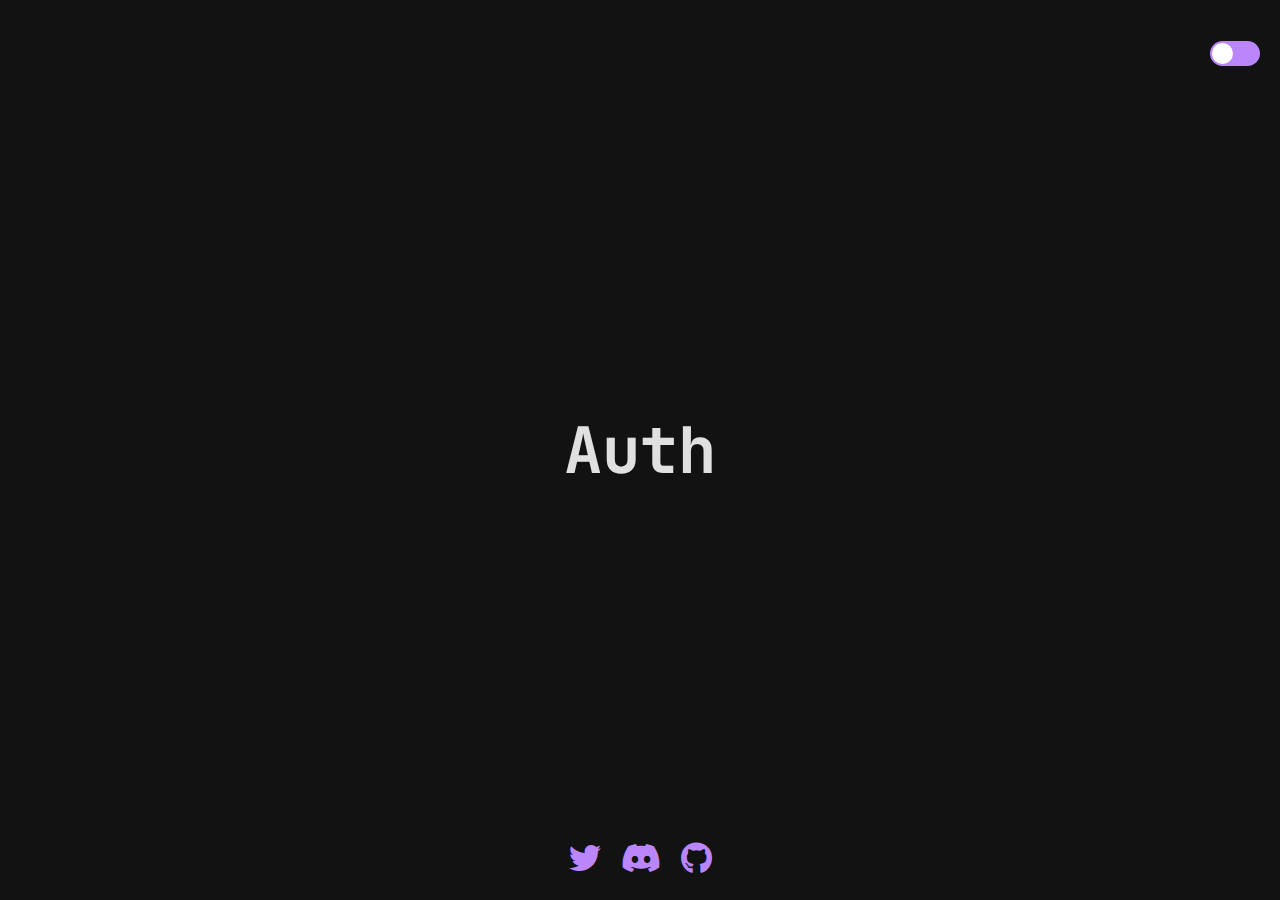
==== index.html @ cdfbe8e8 "Initial" ====
<!DOCTYPE html>
<html lang="en">
<head>
    <meta charset="UTF-8">
    <meta name="viewport" content="width=device-width, initial-scale=1.0">
    <title>Auth</title>
    <link rel="stylesheet" href="styles.css">
    <link rel="stylesheet" href="https://cdnjs.cloudflare.com/ajax/libs/font-awesome/6.0.0-beta3/css/all.min.css">
</head>
<body>
    <div class="theme-switch">
        <input type="checkbox" id="theme-toggle" />
        <label for="theme-toggle"></label>
    </div>
    <div class="container">
        <h1>Auth</h1>
    </div>
    <footer>
        <a href="https://x.com/Actually_Auth" target="_blank" class="social-icon">
            <i class="fab fa-twitter"></i>
        </a>
        <div class="social-icon discord">
            <i class="fab fa-discord"></i>
            <span class="tooltip">actually.auth</span>
        </div>
        <a href="https://github.com/auth-xyz" target="_blank" class="social-icon">
            <i class="fab fa-github"></i>
        </a>
    </footer>
    <script src="script.js"></script>
</body>
</html>
---- styles.css ----
/* Import JetBrains Mono font */
@import url('https://fonts.googleapis.com/css2?family=JetBrains+Mono:wght@400;700&display=swap');

:root {
    --bg-dark: #121212;
    --bg-light: #f0f0f0;
    --text-dark: #e0e0e0;
    --text-light: #202020;
    --primary-color: #bb86fc;
    --secondary-color: #03dac6;
}

body {
    margin: 0;
    font-family: 'JetBrains Mono', monospace;
    display: flex;
    flex-direction: column;
    justify-content: center;
    align-items: center;
    height: 100vh;
    background-color: var(--bg-dark);
    color: var(--text-dark);
    transition: background-color 0.3s, color 0.3s;
}

.container {
    text-align: center;
}

h1 {
    font-size: 4rem;
    margin: 0;
}

footer {
    position: absolute;
    bottom: 20px;
    display: flex;
    gap: 20px;
}

.social-icon {
    color: var(--primary-color);
    text-decoration: none;
    font-size: 2rem;
    transition: color 0.3s;
}

.social-icon:hover {
    color: var(--secondary-color);
}

.discord {
    position: relative;
}

.discord .tooltip {
    visibility: hidden;
    width: 120px;
    background-color: var(--text-dark);
    color: var(--bg-dark);
    text-align: center;
    border-radius: 6px;
    padding: 5px 0;
    position: absolute;
    bottom: 125%;
    left: 50%;
    margin-left: -60px;
    opacity: 0;
    font-size: 0.8rem; /* Adjusted font size */
    transition: opacity 0.3s;
}

.discord:hover .tooltip {
    visibility: visible;
    opacity: 1;
}

.theme-switch {
    position: absolute;
    top: 20px;
    right: 20px;
}

.theme-switch input[type="checkbox"] {
    height: 0;
    width: 0;
    visibility: hidden;
}

.theme-switch label {
    cursor: pointer;
    text-indent: -9999px;
    width: 50px;
    height: 25px;
    background: var(--primary-color);
    display: block;
    border-radius: 100px;
    position: relative;
}

.theme-switch label:after {
    content: '';
    position: absolute;
    top: 2px;
    left: 2px;
    width: 21px;
    height: 21px;
    background: #fff;
    border-radius: 90px;
    transition: 0.3s;
}

.theme-switch input:checked + label {
    background: var(--secondary-color);
}

.theme-switch input:checked + label:after {
    left: calc(100% - 2px);
    transform: translateX(-100%);
}

body.light-theme {
    background-color: var(--bg-light);
    color: var(--text-light);
}
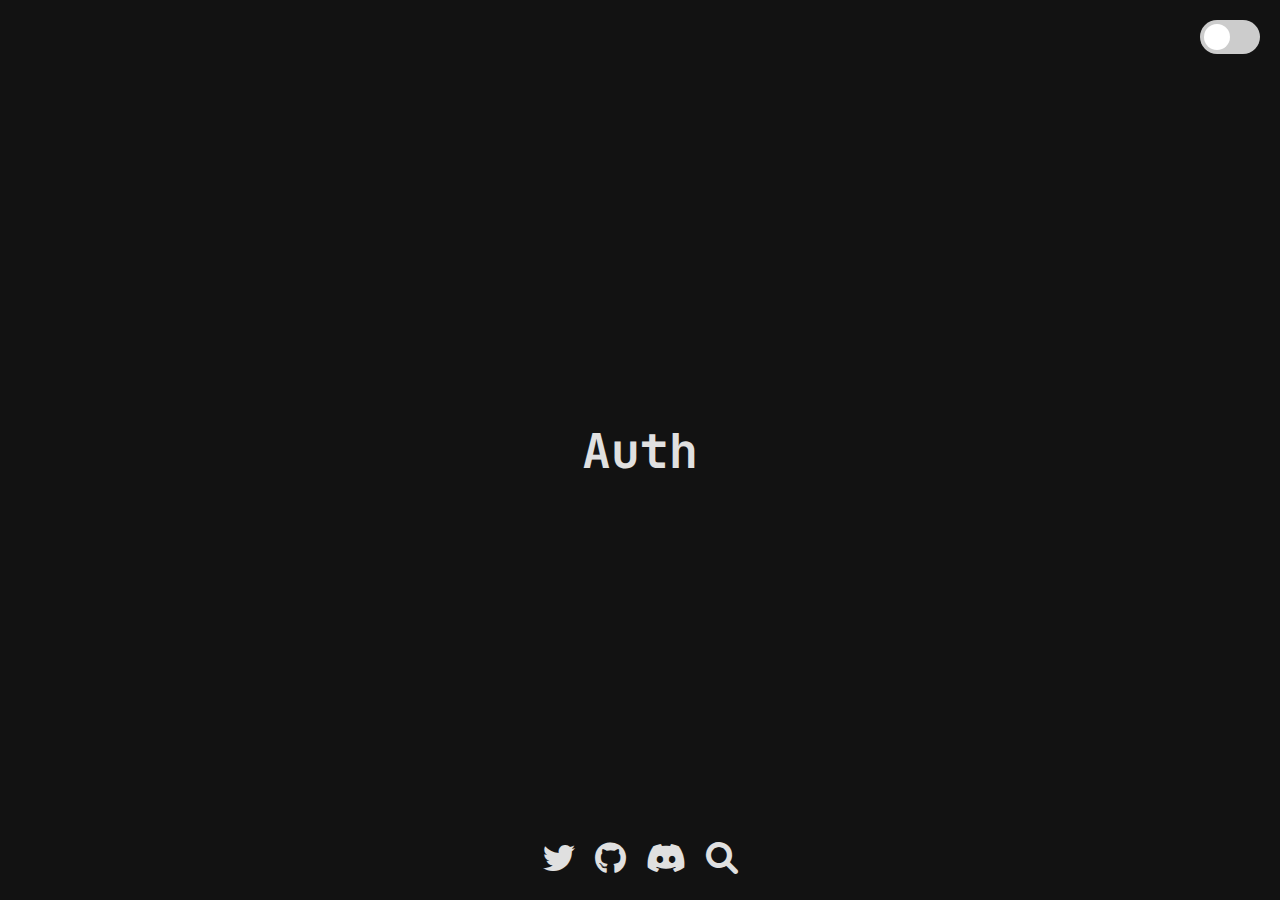
==== commit f26c2fc1: "i hate you github" ====
--- a/index.html
+++ b/index.html
@@ -1,32 +1,34 @@
-<!DOCTYPE html>
-<html lang="en">
-<head>
-    <meta charset="UTF-8">
-    <meta name="viewport" content="width=device-width, initial-scale=1.0">
-    <title>Auth</title>
-    <link rel="stylesheet" href="styles.css">
-    <link rel="stylesheet" href="https://cdnjs.cloudflare.com/ajax/libs/font-awesome/6.0.0-beta3/css/all.min.css">
-</head>
-<body>
-    <div class="theme-switch">
-        <input type="checkbox" id="theme-toggle" />
-        <label for="theme-toggle"></label>
-    </div>
-    <div class="container">
-        <h1>Auth</h1>
-    </div>
-    <footer>
-        <a href="https://x.com/Actually_Auth" target="_blank" class="social-icon">
-            <i class="fab fa-twitter"></i>
-        </a>
-        <div class="social-icon discord">
-            <i class="fab fa-discord"></i>
-            <span class="tooltip">actually.auth</span>
-        </div>
-        <a href="https://github.com/auth-xyz" target="_blank" class="social-icon">
-            <i class="fab fa-github"></i>
-        </a>
-    </footer>
-    <script src="script.js"></script>
-</body>
-</html>
+<!DOCTYPE html>
+<html lang="en">
+<head>
+    <meta charset="UTF-8">
+    <meta name="viewport" content="width=device-width, initial-scale=1.0">
+    <title>Auth</title>
+    <link rel="stylesheet" href="styles.css">
+    <link rel="stylesheet" href="https://cdnjs.cloudflare.com/ajax/libs/font-awesome/6.0.0-beta3/css/all.min.css">
+    <script src="script.js" defer></script>
+</head>
+<body>
+    <div class="container">
+        <div class="content">
+            <h1 class="username">Auth</h1>
+        </div>
+        <div class="theme-switcher">
+            <label class="switch">
+                <input id="theme-toggle" type="checkbox">
+                <span class="slider round"></span>
+            </label>
+        </div>
+    </div>
+    <footer>
+        <a href="https://x.com/Actually_Auth" target="_blank" class="icon"><i class="fab fa-twitter"></i></a>
+        <a href="https://github.com/auth-xyz" target="_blank" class="icon"><i class="fab fa-github"></i></a>
+        <div class="icon discord-icon">
+            <i class="fab fa-discord"></i>
+            <span class="discord-tooltip">actually.auth</span>
+        </div>
+        <a href="s/index.html" class="icon"><i class="fas fa-search"></i></a>
+    </footer>
+</body>
+</html>
+
--- a/styles.css
+++ b/styles.css
@@ -1,126 +1,169 @@
-/* Import JetBrains Mono font */
-@import url('https://fonts.googleapis.com/css2?family=JetBrains+Mono:wght@400;700&display=swap');
-
-:root {
-    --bg-dark: #121212;
-    --bg-light: #f0f0f0;
-    --text-dark: #e0e0e0;
-    --text-light: #202020;
-    --primary-color: #bb86fc;
-    --secondary-color: #03dac6;
-}
-
-body {
-    margin: 0;
-    font-family: 'JetBrains Mono', monospace;
-    display: flex;
-    flex-direction: column;
-    justify-content: center;
-    align-items: center;
-    height: 100vh;
-    background-color: var(--bg-dark);
-    color: var(--text-dark);
-    transition: background-color 0.3s, color 0.3s;
-}
-
-.container {
-    text-align: center;
-}
-
-h1 {
-    font-size: 4rem;
-    margin: 0;
-}
-
-footer {
-    position: absolute;
-    bottom: 20px;
-    display: flex;
-    gap: 20px;
-}
-
-.social-icon {
-    color: var(--primary-color);
-    text-decoration: none;
-    font-size: 2rem;
-    transition: color 0.3s;
-}
-
-.social-icon:hover {
-    color: var(--secondary-color);
-}
-
-.discord {
-    position: relative;
-}
-
-.discord .tooltip {
-    visibility: hidden;
-    width: 120px;
-    background-color: var(--text-dark);
-    color: var(--bg-dark);
-    text-align: center;
-    border-radius: 6px;
-    padding: 5px 0;
-    position: absolute;
-    bottom: 125%;
-    left: 50%;
-    margin-left: -60px;
-    opacity: 0;
-    font-size: 0.8rem; /* Adjusted font size */
-    transition: opacity 0.3s;
-}
-
-.discord:hover .tooltip {
-    visibility: visible;
-    opacity: 1;
-}
-
-.theme-switch {
-    position: absolute;
-    top: 20px;
-    right: 20px;
-}
-
-.theme-switch input[type="checkbox"] {
-    height: 0;
-    width: 0;
-    visibility: hidden;
-}
-
-.theme-switch label {
-    cursor: pointer;
-    text-indent: -9999px;
-    width: 50px;
-    height: 25px;
-    background: var(--primary-color);
-    display: block;
-    border-radius: 100px;
-    position: relative;
-}
-
-.theme-switch label:after {
-    content: '';
-    position: absolute;
-    top: 2px;
-    left: 2px;
-    width: 21px;
-    height: 21px;
-    background: #fff;
-    border-radius: 90px;
-    transition: 0.3s;
-}
-
-.theme-switch input:checked + label {
-    background: var(--secondary-color);
-}
-
-.theme-switch input:checked + label:after {
-    left: calc(100% - 2px);
-    transform: translateX(-100%);
-}
-
-body.light-theme {
-    background-color: var(--bg-light);
-    color: var(--text-light);
-}
+@import url('https://fonts.googleapis.com/css2?family=JetBrains+Mono:wght@400;700&display=swap');
+
+:root {
+    --bg-dark: #121212;
+    --bg-light: #f0f0f0;
+    --text-dark: #e0e0e0;
+    --text-light: #202020;
+    --primary-color: #bb86fc;
+    --secondary-color: #03dac6;
+    --tooltip-bg: rgba(0, 0, 0, 0.8);
+    --tooltip-text: #e0e0e0;
+}
+
+body {
+    margin: 0;
+    font-family: 'JetBrains Mono', monospace;
+    display: flex;
+    flex-direction: column;
+    justify-content: center;
+    align-items: center;
+    height: 100vh;
+    background-color: var(--bg-dark);
+    color: var(--text-dark);
+    transition: background-color 0.3s, color 0.3s;
+    overflow-x: hidden; /* Added to prevent horizontal scrolling */
+}
+
+
+.container {
+    flex: 1;
+    display: flex;
+    justify-content: center;
+    align-items: center;
+}
+
+.content {
+    text-align: center;
+}
+
+.username {
+    font-size: 3rem;
+}
+
+footer {
+    width: 100%;
+    display: flex;
+    justify-content: center;
+    gap: 20px;
+    padding: 20px;
+    background-color: var(--bg-dark);
+    position: absolute;
+    bottom: 0;
+}
+
+.icon {
+    font-size: 2rem;
+    color: var(--text-dark);
+    text-decoration: none;
+    transition: color 0.3s;
+}
+
+.icon:hover {
+    color: var(--primary-color);
+}
+
+.discord-icon {
+    position: relative;
+}
+
+.discord-tooltip {
+    visibility: hidden;
+    width: auto;
+    background-color: var(--tooltip-bg);
+    color: var(--tooltip-text);
+    text-align: center;
+    border-radius: 6px;
+    padding: 5px 10px;
+    font-size: 0.9rem; /* Adjusted font size */
+    position: absolute;
+    bottom: 125%; /* Position above the icon */
+    left: 50%;
+    transform: translateX(-50%);
+    z-index: 1;
+    opacity: 0;
+    transition: opacity 0.3s;
+    white-space: nowrap;
+}
+
+.discord-icon:hover .discord-tooltip {
+    visibility: visible;
+    opacity: 1;
+}
+
+body.light-theme {
+    background-color: var(--bg-light);
+    color: var(--text-light);
+}
+
+body.light-theme .icon {
+    color: var(--text-light);
+}
+
+body.light-theme .icon:hover {
+    color: var(--primary-color);
+}
+
+body.light-theme footer {
+    background-color: var(--bg-light);
+}
+
+body.light-theme .discord-tooltip {
+    background-color: rgba(255, 255, 255, 0.8);
+    color: var(--text-dark);
+}
+
+
+/* Updated styles.css */
+
+.theme-switcher {
+    position: absolute;
+    top: 20px;
+    right: 20px;
+}
+
+.switch {
+    position: relative;
+    display: inline-block;
+    width: 60px;
+    height: 34px;
+}
+
+.switch input { 
+    opacity: 0;
+    width: 0;
+    height: 0;
+}
+
+.slider {
+    position: absolute;
+    cursor: pointer;
+    top: 0;
+    left: 0;
+    right: 0;
+    bottom: 0;
+    background-color: #ccc;
+    transition: .4s;
+    border-radius: 34px;
+}
+
+.slider:before {
+    position: absolute;
+    content: "";
+    height: 26px;
+    width: 26px;
+    left: 4px;
+    bottom: 4px;
+    background-color: white;
+    transition: .4s;
+    border-radius: 50%;
+}
+
+input:checked + .slider {
+    background-color: #2196F3;
+}
+
+input:checked + .slider:before {
+    transform: translateX(26px);
+}
+
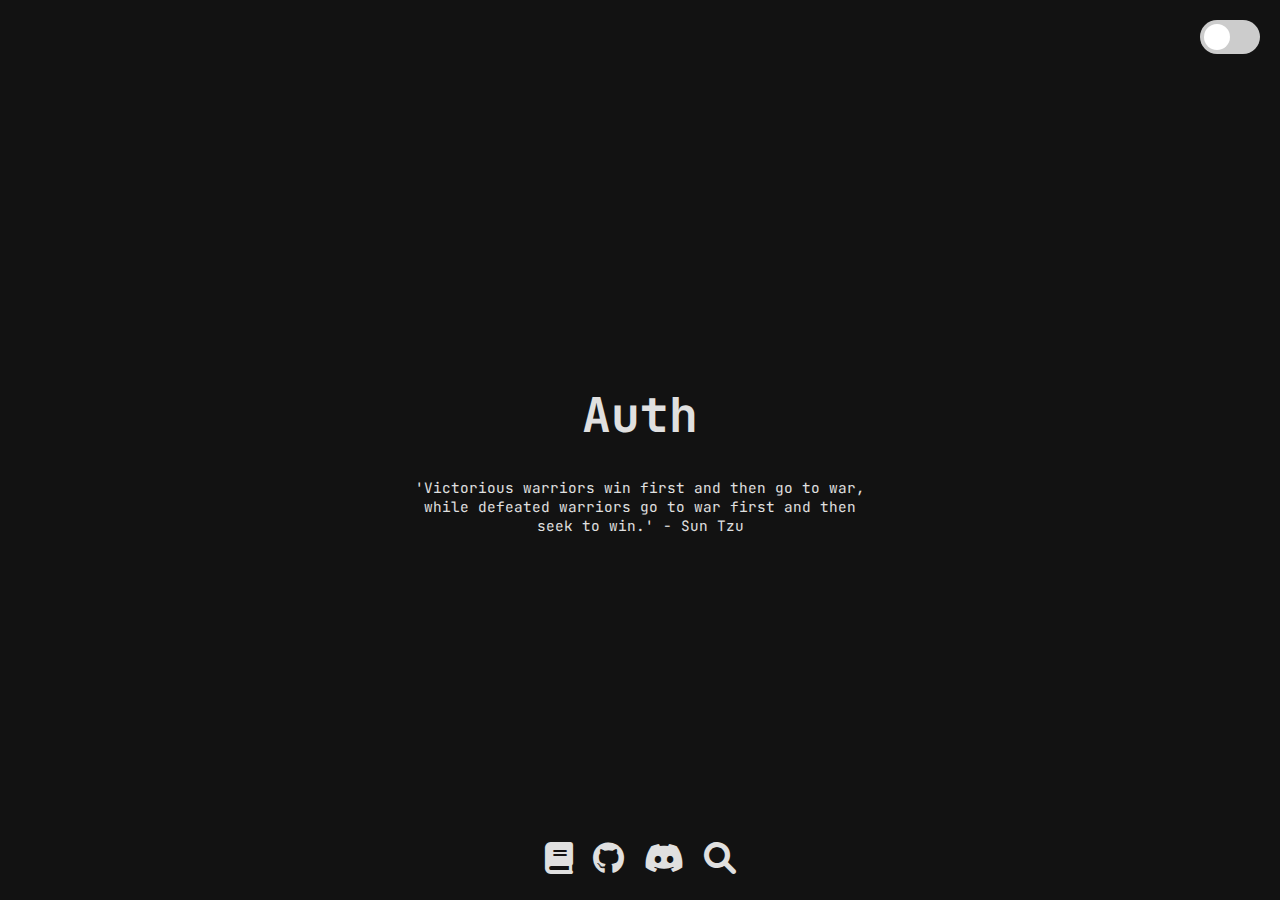
==== commit a24f6e66: "So, removed twitter cause fuck twitter, added my book instead" ====
--- a/index.html
+++ b/index.html
@@ -12,6 +12,7 @@
     <div class="container">
         <div class="content">
             <h1 class="username">Auth</h1>
+            <p class="quote"></p>
         </div>
         <div class="theme-switcher">
             <label class="switch">
@@ -21,7 +22,7 @@
         </div>
     </div>
     <footer>
-        <a href="https://x.com/Actually_Auth" target="_blank" class="icon"><i class="fab fa-twitter"></i></a>
+        <a href="https://github.com/auth-xyz/Whispers-in-the-Tavern" target="_blank" class="icon book-icon"><i class="fas fa-book"></i></a>
         <a href="https://github.com/auth-xyz" target="_blank" class="icon"><i class="fab fa-github"></i></a>
         <div class="icon discord-icon">
             <i class="fab fa-discord"></i>
--- a/styles.css
+++ b/styles.css
@@ -52,6 +52,13 @@
     bottom: 0;
 }
 
+/* Updated styles.css */
+
+.book-icon {
+    color: var(--text-dark); /* Adjust color as needed */
+    font-size: 2rem;
+}
+
 .icon {
     font-size: 2rem;
     color: var(--text-dark);
@@ -91,21 +98,12 @@
     opacity: 1;
 }
 
-body.light-theme {
-    background-color: var(--bg-light);
-    color: var(--text-light);
-}
-
 body.light-theme .icon {
     color: var(--text-light);
 }
 
 body.light-theme .icon:hover {
     color: var(--primary-color);
-}
-
-body.light-theme footer {
-    background-color: var(--bg-light);
 }
 
 body.light-theme .discord-tooltip {
@@ -167,3 +165,12 @@
     transform: translateX(26px);
 }
 
+.quote {
+    font-size: 0.9rem;
+    color: var(--text-dark); /* Darker color */
+}
+
+body.light-theme .quote {
+    color: var(--text-light); /* Adjust for light theme */
+}
+
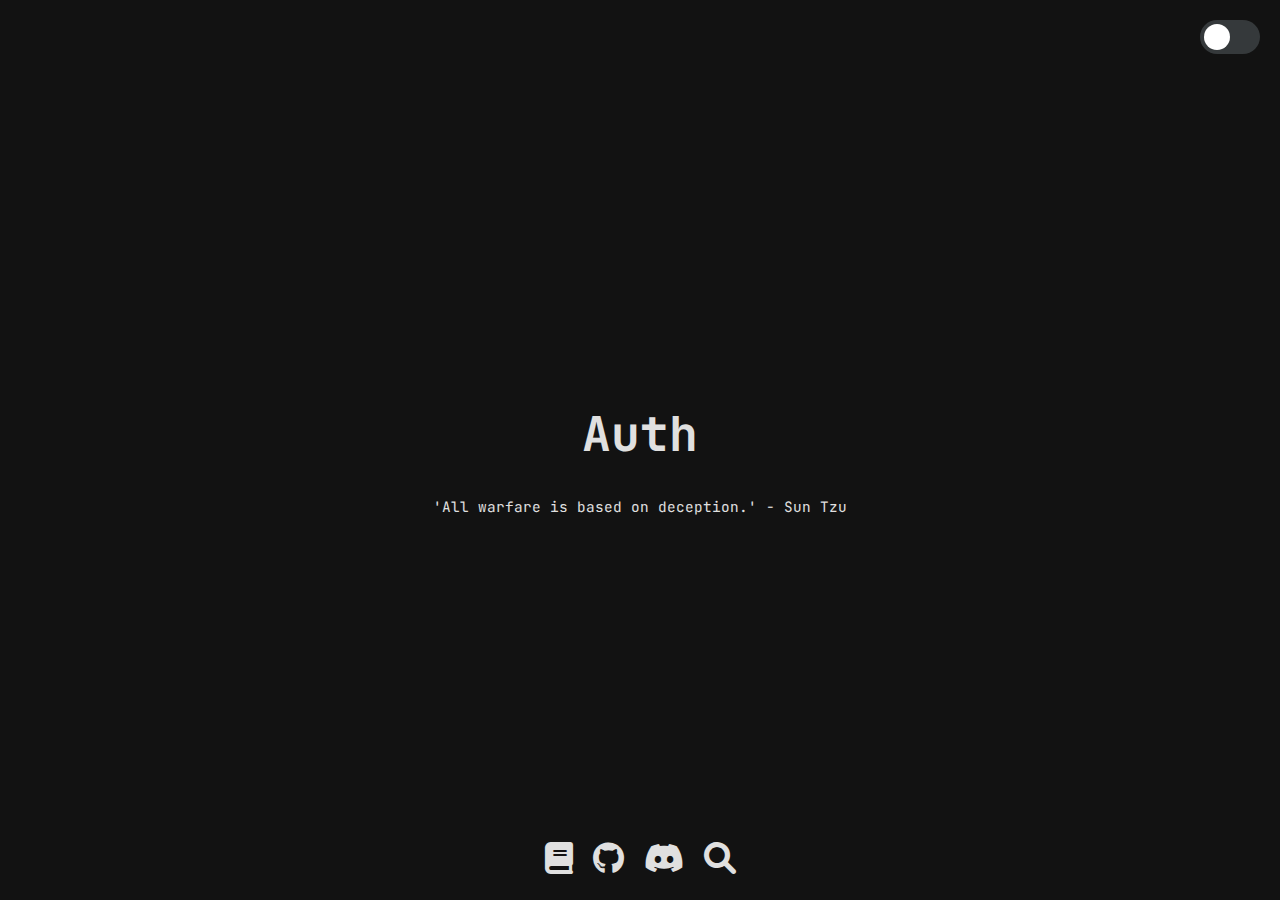
==== commit 521f94d9: "trying to add a repositories tab" ====
--- a/index.html
+++ b/index.html
@@ -23,12 +23,12 @@
     </div>
     <footer>
         <a href="https://github.com/auth-xyz/Whispers-in-the-Tavern" target="_blank" class="icon book-icon"><i class="fas fa-book"></i></a>
-        <a href="https://github.com/auth-xyz" target="_blank" class="icon"><i class="fab fa-github"></i></a>
+        <a href="repositories/index.html" class="icon"><i class="fab fa-github"></i></a>
         <div class="icon discord-icon">
             <i class="fab fa-discord"></i>
             <span class="discord-tooltip">actually.auth</span>
         </div>
-        <a href="s/index.html" class="icon"><i class="fas fa-search"></i></a>
+        <a href="searchbar/index.html" class="icon"><i class="fas fa-search"></i></a>
     </footer>
 </body>
 </html>
--- a/styles.css
+++ b/styles.css
@@ -47,7 +47,7 @@
     justify-content: center;
     gap: 20px;
     padding: 20px;
-    background-color: var(--bg-dark);
+    background-color: var(--bg-dark); /* Dark theme background color */
     position: absolute;
     bottom: 0;
 }
@@ -98,8 +98,17 @@
     opacity: 1;
 }
 
+body.light-theme {
+    background-color: var(--bg-light);
+    color: var(--text-light);
+}
+
 body.light-theme .icon {
     color: var(--text-light);
+}
+
+body.light-theme footer {
+    background-color: var(--bg-light); /* Light theme background color */
 }
 
 body.light-theme .icon:hover {
@@ -107,8 +116,12 @@
 }
 
 body.light-theme .discord-tooltip {
-    background-color: rgba(255, 255, 255, 0.8);
+    background-color: var(--bg-dark);
     color: var(--text-dark);
+}
+
+body.light-theme .quote {
+    color: var(--text-light); /* Adjust for light theme */
 }
 
 
@@ -140,7 +153,7 @@
     left: 0;
     right: 0;
     bottom: 0;
-    background-color: #ccc;
+    background-color: #35393b;
     transition: .4s;
     border-radius: 34px;
 }
